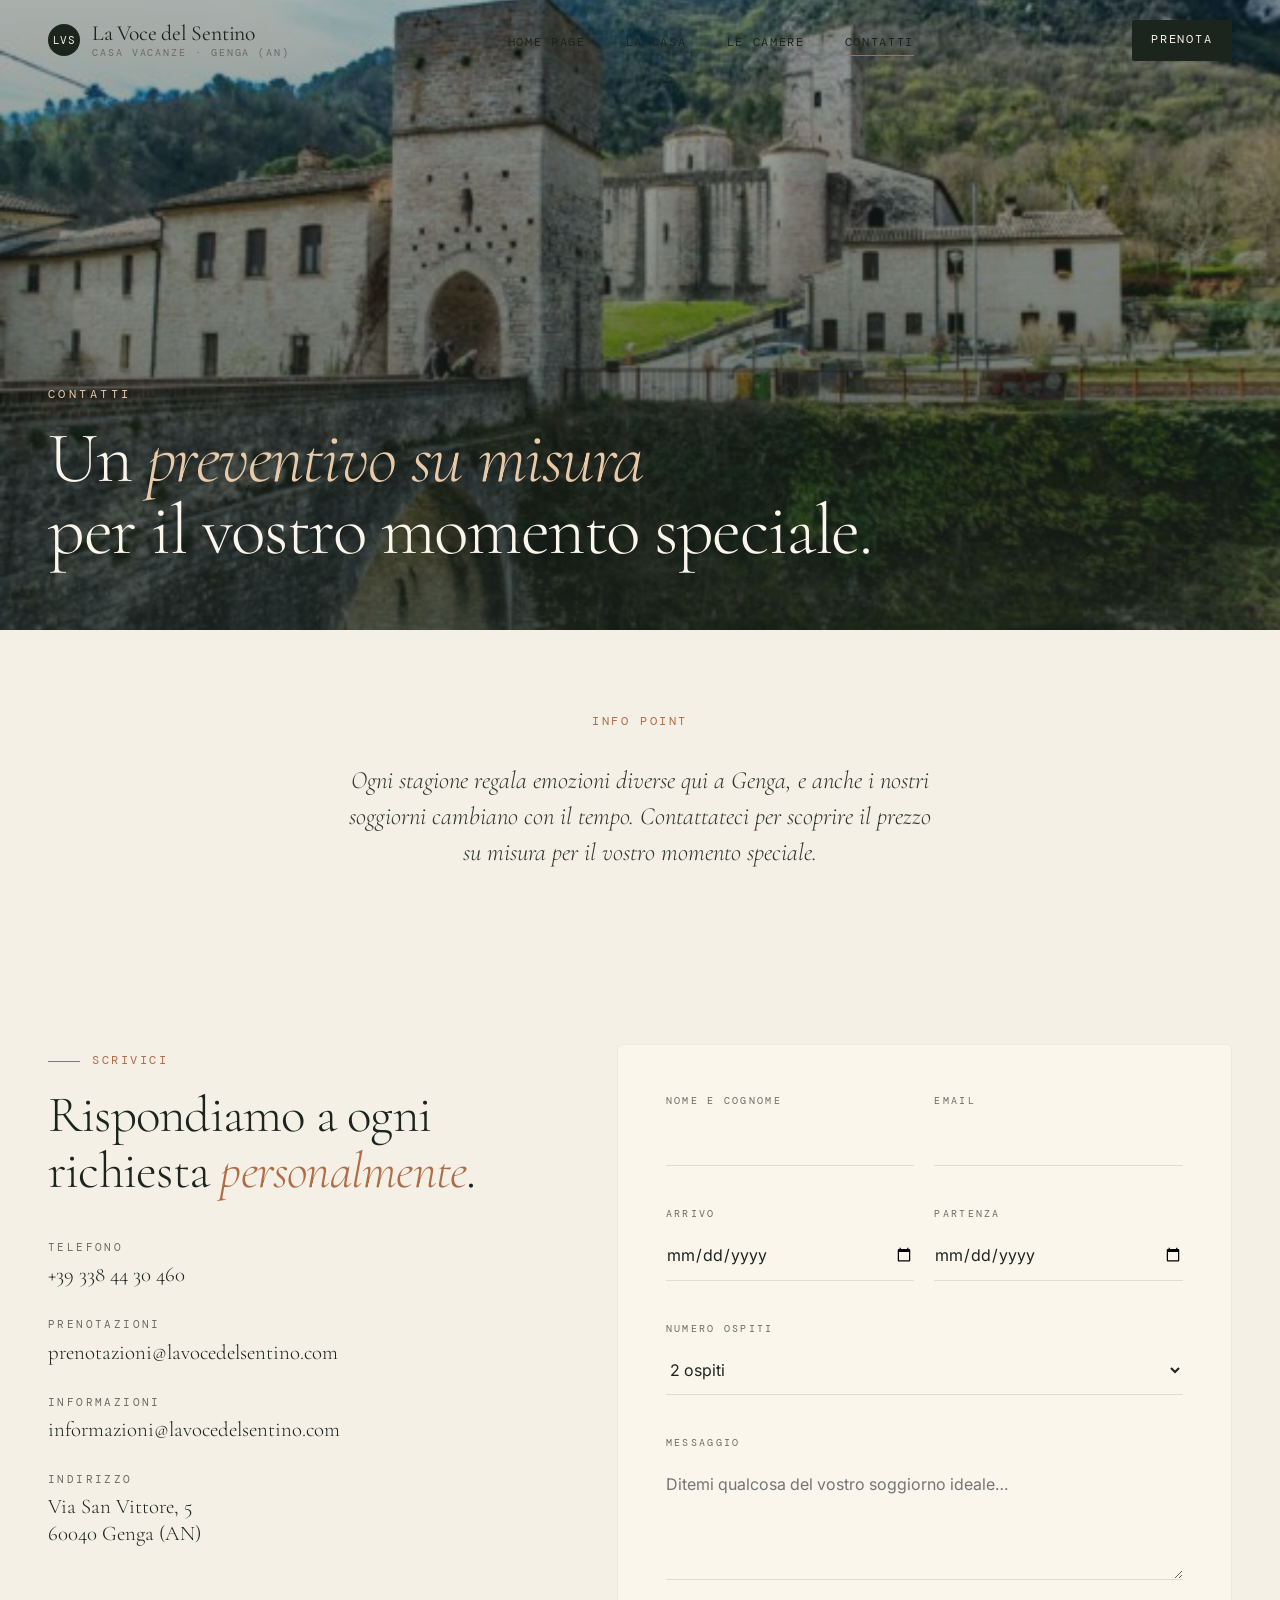
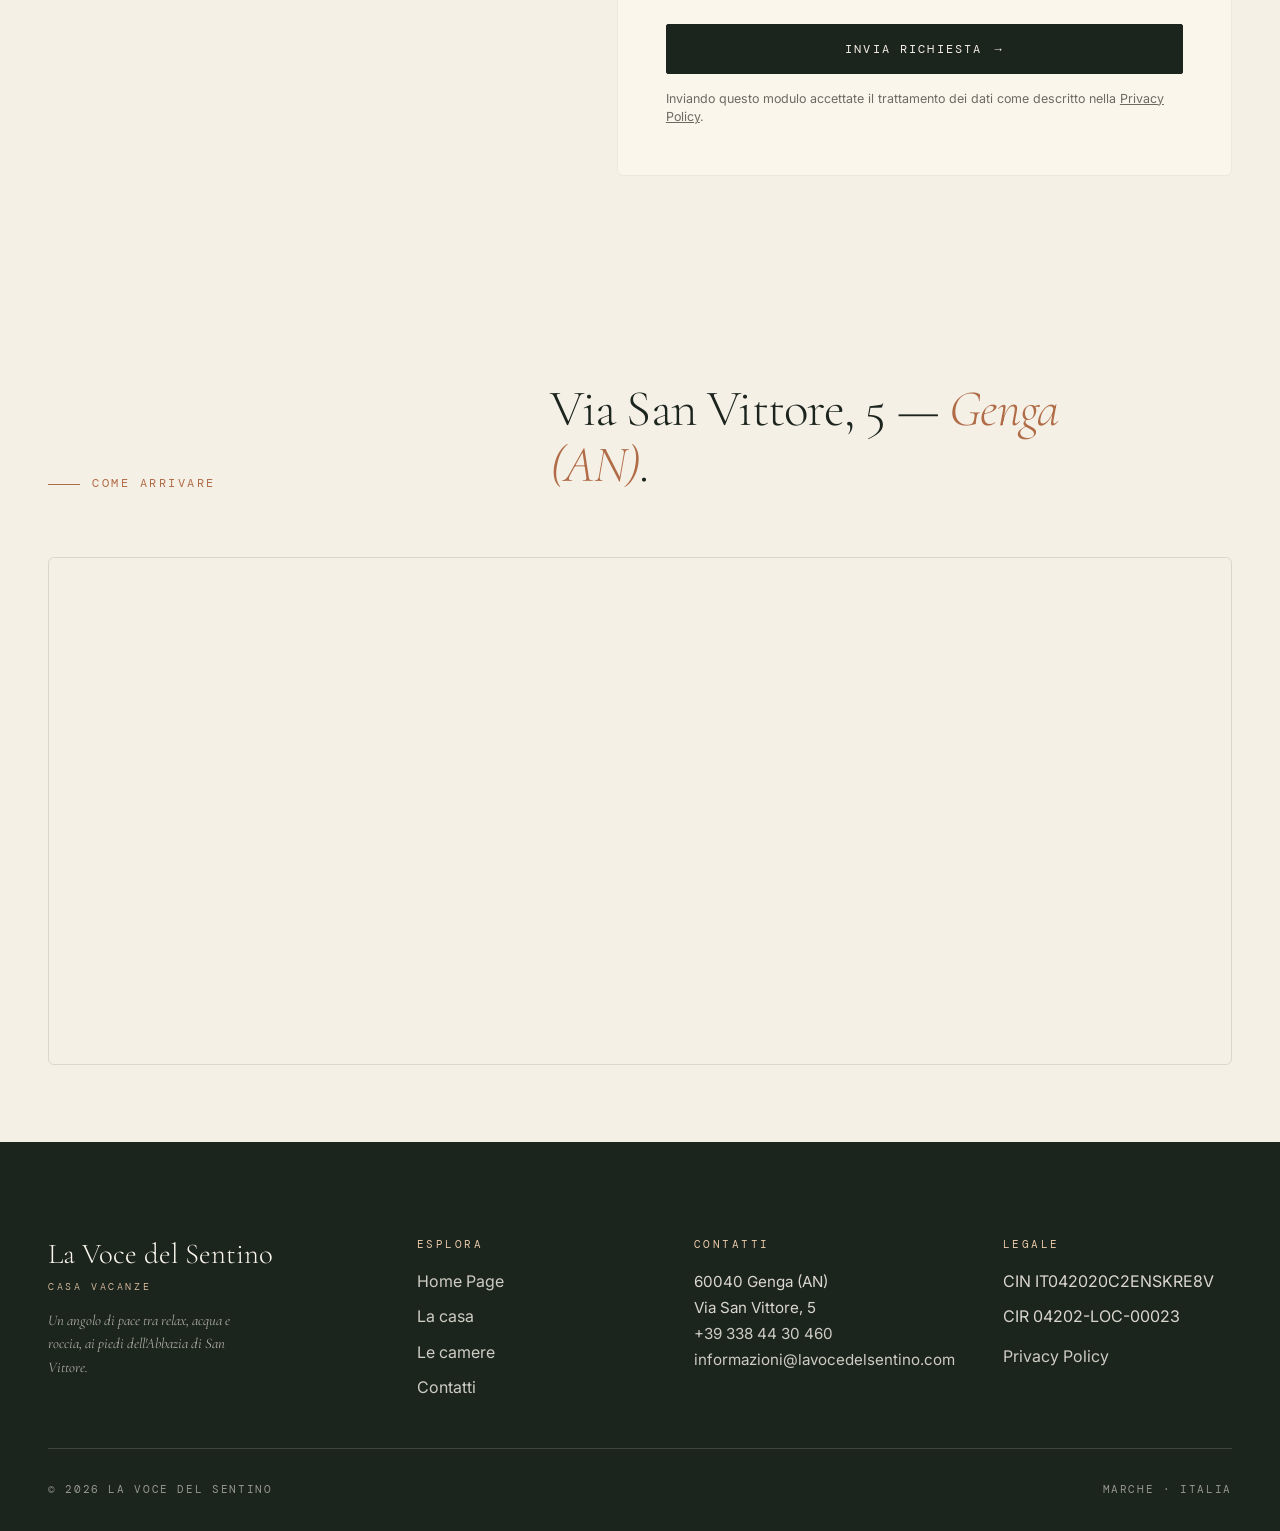
==== contatti.html @ 56e4af47 "Initial commit: La Voce del Sentino static site" ====
<!DOCTYPE html>
<html lang="it">
<head>
  <meta charset="UTF-8" />
  <meta name="viewport" content="width=device-width, initial-scale=1.0" />
  <title>Contatti — La Voce del Sentino</title>
  <meta name="description" content="Scrivici per ricevere un preventivo su misura. Casa vacanze La Voce del Sentino, Genga (AN)." />
  <meta name="theme-color" content="#1C241E" />
  <link rel="icon" type="image/png" href="images/LA-VOCE-DEL-SENTINO-2.png" />
  <link rel="preconnect" href="https://fonts.googleapis.com">
  <link rel="preconnect" href="https://fonts.gstatic.com" crossorigin>
  <link href="https://fonts.googleapis.com/css2?family=Cormorant+Garamond:ital,wght@0,300;0,400;0,500;1,300;1,400&family=DM+Mono:wght@400;500&family=Inter:wght@300;400;500;600&display=swap" rel="stylesheet">
  <link rel="stylesheet" href="css/style.css" />
</head>
<body>

  <header class="nav" role="banner">
    <div class="container nav__inner">
      <a href="index.html" class="nav__logo">
        <span class="nav__logo-mark">LVS</span>
        <span>La Voce del Sentino<small>Casa Vacanze · Genga (AN)</small></span>
      </a>
      <nav aria-label="Principale">
        <ul class="nav__links">
          <li><a href="index.html">Home Page</a></li>
          <li><a href="la-casa.html">La casa</a></li>
          <li><a href="le-camere.html">Le camere</a></li>
          <li><a href="contatti.html" class="is-active">Contatti</a></li>
        </ul>
      </nav>
      <a href="contatti.html" class="nav__cta">Prenota</a>
      <button class="nav__toggle" aria-label="Apri menu" aria-expanded="false">
        <span></span><span></span>
      </button>
    </div>
  </header>

  <!-- SUB HERO -->
  <section class="subhero">
    <div class="subhero__bg"><img src="images/147.jpg" alt="Il ponte romanico di San Vittore al tramonto" /></div>
    <div class="container subhero__inner">
      <span class="subhero__tag reveal">Contatti</span>
      <h1 class="subhero__title reveal" data-delay="1">Un <em>preventivo su misura</em><br/>per il vostro momento speciale.</h1>
    </div>
  </section>

  <!-- INTRO -->
  <section class="section section--tight">
    <div class="container">
      <div class="section-head section-head--stack">
        <span class="eyebrow center reveal">Info Point</span>
        <p class="lead reveal" data-delay="1" style="margin-top:1rem;">Ogni stagione regala emozioni diverse qui a Genga, e anche i nostri soggiorni cambiano con il tempo. Contattateci per scoprire il prezzo su misura per il vostro momento speciale.</p>
      </div>
    </div>
  </section>

  <!-- CONTACT + FORM -->
  <section class="section" style="padding-top:2rem;">
    <div class="container">
      <div class="contact">
        <div class="contact__side reveal">
          <span class="eyebrow">Scrivici</span>
          <h2 class="h-section" style="margin-top:1rem;">Rispondiamo a ogni<br/>richiesta <em>personalmente</em>.</h2>

          <div class="contact__info">
            <div>
              <span class="label">Telefono</span>
              <div class="value"><a href="tel:+393384430460">+39 338 44 30 460</a></div>
            </div>
            <div>
              <span class="label">Prenotazioni</span>
              <div class="value"><a href="mailto:prenotazioni@lavocedelsentino.com">prenotazioni@lavocedelsentino.com</a></div>
            </div>
            <div>
              <span class="label">Informazioni</span>
              <div class="value"><a href="mailto:informazioni@lavocedelsentino.com">informazioni@lavocedelsentino.com</a></div>
            </div>
            <div>
              <span class="label">Indirizzo</span>
              <div class="value">Via San Vittore, 5<br/>60040 Genga (AN)</div>
            </div>
          </div>
        </div>

        <form class="form reveal" data-delay="1" data-contact-form aria-label="Modulo di richiesta informazioni">
          <div class="form__row">
            <div class="form__field">
              <label class="form__label" for="name">Nome e cognome</label>
              <input class="form__input" id="name" name="name" type="text" required autocomplete="name" />
            </div>
            <div class="form__field">
              <label class="form__label" for="email">Email</label>
              <input class="form__input" id="email" name="email" type="email" required autocomplete="email" />
            </div>
            <div class="form__field">
              <label class="form__label" for="arrival">Arrivo</label>
              <input class="form__input" id="arrival" name="arrival" type="date" />
            </div>
            <div class="form__field">
              <label class="form__label" for="departure">Partenza</label>
              <input class="form__input" id="departure" name="departure" type="date" />
            </div>
            <div class="form__field form__field--full">
              <label class="form__label" for="guests">Numero ospiti</label>
              <select class="form__select" id="guests" name="guests">
                <option value="1">1 ospite</option>
                <option value="2" selected>2 ospiti</option>
                <option value="3">3 ospiti</option>
                <option value="4">4 ospiti</option>
              </select>
            </div>
            <div class="form__field form__field--full">
              <label class="form__label" for="message">Messaggio</label>
              <textarea class="form__textarea" id="message" name="message" rows="4" placeholder="Ditemi qualcosa del vostro soggiorno ideale…"></textarea>
            </div>
          </div>
          <button type="submit" class="btn btn--primary form__submit">Invia richiesta <span class="arrow">→</span></button>
          <p class="form__note">Inviando questo modulo accettate il trattamento dei dati come descritto nella <a href="privacy.html">Privacy Policy</a>.</p>
        </form>
      </div>
    </div>
  </section>

  <!-- MAP -->
  <section class="section section--tight">
    <div class="container">
      <div class="section-head">
        <div class="reveal"><span class="eyebrow">Come arrivare</span></div>
        <div class="section-head__right reveal" data-delay="1">
          <h2 class="h-section">Via San Vittore, 5 — <em>Genga (AN)</em>.</h2>
        </div>
      </div>
      <div class="map-wrap reveal">
        <iframe
          title="Mappa — La Voce del Sentino"
          src="https://www.google.com/maps?q=Via+San+Vittore+5+Genga+AN&output=embed"
          loading="lazy"
          referrerpolicy="no-referrer-when-downgrade"
          allowfullscreen></iframe>
      </div>
    </div>
  </section>

  <!-- FOOTER -->
  <footer class="footer" role="contentinfo">
    <div class="container">
      <div class="footer__top">
        <div>
          <p class="footer__brand">La Voce del Sentino<small>Casa Vacanze</small></p>
          <p class="footer__tagline">Un angolo di pace tra relax, acqua e roccia, ai piedi dell'Abbazia di San Vittore.</p>
        </div>
        <div>
          <h4>Esplora</h4>
          <ul>
            <li><a href="index.html">Home Page</a></li>
            <li><a href="la-casa.html">La casa</a></li>
            <li><a href="le-camere.html">Le camere</a></li>
            <li><a href="contatti.html">Contatti</a></li>
          </ul>
        </div>
        <div>
          <h4>Contatti</h4>
          <address>
            60040 Genga (AN)<br/>
            Via San Vittore, 5<br/>
            <a href="tel:+393384430460">+39 338 44 30 460</a><br/>
            <a href="mailto:informazioni@lavocedelsentino.com">informazioni@lavocedelsentino.com</a>
          </address>
        </div>
        <div>
          <h4>Legale</h4>
          <ul>
            <li>CIN IT042020C2ENSKRE8V</li>
            <li>CIR 04202-LOC-00023</li>
            <li style="margin-top:0.9rem;"><a href="privacy.html">Privacy Policy</a></li>
          </ul>
        </div>
      </div>
      <div class="footer__bottom">
        <span>© <span data-year></span> La Voce del Sentino</span>
        <span>Marche · Italia</span>
      </div>
    </div>
  </footer>

  <script src="js/main.js" defer></script>
</body>
</html>
---- css/style.css ----
/* =========================================================
   La Voce del Sentino — Design System
   ========================================================= */

:root {
  /* Palette — inspired by limestone, river water, and Marche earth */
  --ivory: #F5F0E6;
  --cream: #FAF6EC;
  --stone: #CFC4B0;
  --stone-soft: #E6DFD0;
  --sage: #6A7860;
  --sage-deep: #4C5A47;
  --terracotta: #B06B47;
  --terracotta-deep: #8C4F30;
  --ink: #1C241E;
  --ink-soft: #2E362E;
  --muted: #6C6A62;
  --line: rgba(28, 36, 30, 0.12);
  --line-soft: rgba(28, 36, 30, 0.06);

  /* Typography */
  --serif: "Cormorant Garamond", "Cormorant", Georgia, "Times New Roman", serif;
  --sans: "Inter", -apple-system, BlinkMacSystemFont, "Segoe UI", Roboto, sans-serif;
  --mono: "DM Mono", "IBM Plex Mono", ui-monospace, monospace;

  /* Scale */
  --radius: 2px;
  --radius-lg: 6px;
  --shadow-sm: 0 1px 2px rgba(28, 36, 30, 0.06);
  --shadow-md: 0 20px 40px -20px rgba(28, 36, 30, 0.25);
  --shadow-lg: 0 40px 80px -30px rgba(28, 36, 30, 0.4);

  --container: 1280px;
  --gutter: clamp(1.25rem, 4vw, 3rem);
  --section-y: clamp(5rem, 10vw, 9rem);

  --ease: cubic-bezier(0.22, 1, 0.36, 1);
}

/* ---------- Reset ---------- */
*, *::before, *::after { box-sizing: border-box; }
html { scroll-behavior: smooth; -webkit-font-smoothing: antialiased; -moz-osx-font-smoothing: grayscale; }
body {
  margin: 0;
  background: var(--ivory);
  color: var(--ink);
  font-family: var(--sans);
  font-weight: 400;
  line-height: 1.6;
  font-size: 16px;
  overflow-x: hidden;
}
img, picture, video { max-width: 100%; height: auto; display: block; }
a { color: inherit; text-decoration: none; transition: color 0.3s var(--ease); }
button { font-family: inherit; cursor: pointer; border: none; background: none; color: inherit; }
h1, h2, h3, h4, h5, h6 { margin: 0; font-family: var(--serif); font-weight: 400; letter-spacing: -0.01em; line-height: 1.1; }
p { margin: 0; }

/* ---------- Utility ---------- */
.container {
  width: 100%;
  max-width: var(--container);
  margin: 0 auto;
  padding: 0 var(--gutter);
}
.eyebrow {
  font-family: var(--mono);
  font-size: 0.72rem;
  font-weight: 400;
  letter-spacing: 0.22em;
  text-transform: uppercase;
  color: var(--terracotta);
  display: inline-flex;
  align-items: center;
  gap: 0.75rem;
}
.eyebrow::before {
  content: "";
  width: 2rem;
  height: 1px;
  background: var(--terracotta);
}
.eyebrow.center::before { display: none; }
.eyebrow.muted { color: var(--muted); }
.eyebrow.muted::before { background: var(--muted); }

.display {
  font-family: var(--serif);
  font-weight: 300;
  font-size: clamp(2.4rem, 6vw, 5rem);
  line-height: 1.02;
  letter-spacing: -0.02em;
}
.display em { font-style: italic; font-weight: 400; color: var(--terracotta); }

.h-section {
  font-family: var(--serif);
  font-weight: 300;
  font-size: clamp(1.9rem, 4vw, 3.2rem);
  line-height: 1.1;
  letter-spacing: -0.015em;
}
.h-section em { font-style: italic; color: var(--terracotta); }

.lead {
  font-family: var(--serif);
  font-weight: 300;
  font-size: clamp(1.25rem, 2vw, 1.55rem);
  line-height: 1.45;
  color: var(--ink-soft);
  font-style: italic;
}

.body-text {
  font-size: 1.02rem;
  line-height: 1.75;
  color: var(--ink-soft);
}
.body-text + .body-text { margin-top: 1.1rem; }

/* ---------- Button ---------- */
.btn {
  display: inline-flex;
  align-items: center;
  gap: 0.75rem;
  padding: 1rem 1.75rem;
  font-family: var(--mono);
  font-size: 0.75rem;
  font-weight: 400;
  letter-spacing: 0.18em;
  text-transform: uppercase;
  border: 1px solid var(--ink);
  color: var(--ink);
  background: transparent;
  border-radius: var(--radius);
  transition: all 0.4s var(--ease);
  position: relative;
  overflow: hidden;
}
.btn:hover { background: var(--ink); color: var(--ivory); transform: translateY(-1px); }
.btn--primary { background: var(--ink); color: var(--ivory); }
.btn--primary:hover { background: var(--terracotta-deep); border-color: var(--terracotta-deep); color: var(--cream); }
.btn--light { border-color: var(--cream); color: var(--cream); }
.btn--light:hover { background: var(--cream); color: var(--ink); }
.btn .arrow { transition: transform 0.4s var(--ease); }
.btn:hover .arrow { transform: translateX(4px); }

/* ---------- Navigation ---------- */
.nav {
  position: fixed;
  top: 0; left: 0; right: 0;
  z-index: 100;
  padding: 1.25rem 0;
  transition: all 0.4s var(--ease);
  background: transparent;
}
.nav.is-scrolled {
  background: rgba(245, 240, 230, 0.85);
  backdrop-filter: saturate(180%) blur(20px);
  -webkit-backdrop-filter: saturate(180%) blur(20px);
  border-bottom: 1px solid var(--line-soft);
  padding: 0.9rem 0;
}
.nav__inner {
  display: flex;
  align-items: center;
  justify-content: space-between;
  gap: 2rem;
}
.nav__logo {
  font-family: var(--serif);
  font-size: 1.35rem;
  font-weight: 400;
  letter-spacing: -0.01em;
  color: var(--ink);
  display: flex;
  align-items: center;
  gap: 0.75rem;
}
.nav__logo-mark {
  width: 32px; height: 32px;
  border-radius: 50%;
  background: var(--ink);
  color: var(--ivory);
  display: grid;
  place-items: center;
  font-size: 0.7rem;
  letter-spacing: 0.05em;
  font-family: var(--mono);
}
.nav__logo span { line-height: 1; }
.nav__logo small {
  display: block;
  font-family: var(--mono);
  font-size: 0.6rem;
  letter-spacing: 0.2em;
  text-transform: uppercase;
  color: var(--muted);
  margin-top: 3px;
}
.nav__links {
  display: flex;
  gap: 2.5rem;
  list-style: none;
  margin: 0;
  padding: 0;
  align-items: center;
}
.nav__links a {
  font-family: var(--mono);
  font-size: 0.75rem;
  letter-spacing: 0.14em;
  text-transform: uppercase;
  color: var(--ink);
  position: relative;
  padding: 0.25rem 0;
}
.nav__links a::after {
  content: "";
  position: absolute;
  left: 0; bottom: -2px;
  width: 0; height: 1px;
  background: var(--terracotta);
  transition: width 0.4s var(--ease);
}
.nav__links a:hover::after,
.nav__links a.is-active::after { width: 100%; }
.nav__cta {
  font-family: var(--mono);
  font-size: 0.72rem;
  letter-spacing: 0.16em;
  text-transform: uppercase;
  padding: 0.7rem 1.2rem;
  background: var(--ink);
  color: var(--ivory);
  border-radius: var(--radius);
  transition: all 0.3s var(--ease);
}
.nav__cta:hover { background: var(--terracotta-deep); }
.nav__toggle {
  display: none;
  width: 32px; height: 32px;
  position: relative;
}
.nav__toggle span {
  position: absolute;
  left: 4px; right: 4px;
  height: 1px;
  background: var(--ink);
  transition: all 0.3s var(--ease);
}
.nav__toggle span:nth-child(1) { top: 12px; }
.nav__toggle span:nth-child(2) { top: 20px; }
.nav.is-open .nav__toggle span:nth-child(1) { top: 16px; transform: rotate(45deg); }
.nav.is-open .nav__toggle span:nth-child(2) { top: 16px; transform: rotate(-45deg); }

/* ---------- Hero ---------- */
.hero {
  position: relative;
  min-height: 100vh;
  min-height: 100svh;
  display: flex;
  align-items: flex-end;
  padding: 8rem 0 4rem;
  overflow: hidden;
  color: var(--cream);
}
.hero__bg {
  position: absolute;
  inset: 0;
  overflow: hidden;
  z-index: 0;
}
.hero__bg img {
  width: 100%; height: 100%;
  object-fit: cover;
  animation: ken 18s ease-out infinite alternate;
}
@keyframes ken {
  from { transform: scale(1.05) translate(0, 0); }
  to   { transform: scale(1.12) translate(-1%, -2%); }
}
.hero__bg::after {
  content: "";
  position: absolute;
  inset: 0;
  background: linear-gradient(180deg, rgba(28,36,30,0.45) 0%, rgba(28,36,30,0.15) 35%, rgba(28,36,30,0.75) 100%);
}
.hero__inner { position: relative; z-index: 2; width: 100%; }
.hero__grid {
  display: grid;
  grid-template-columns: 1fr auto;
  gap: 3rem;
  align-items: end;
}
.hero__headline .display { color: var(--cream); }
.hero__headline .display em { color: #E8C9A8; }
.hero__tag {
  display: inline-block;
  font-family: var(--mono);
  font-size: 0.72rem;
  letter-spacing: 0.3em;
  text-transform: uppercase;
  color: var(--cream);
  opacity: 0.85;
  margin-bottom: 1.75rem;
  padding-bottom: 1rem;
  border-bottom: 1px solid rgba(250, 246, 236, 0.3);
}
.hero__meta {
  display: flex;
  flex-direction: column;
  gap: 1.25rem;
  text-align: right;
  font-family: var(--mono);
  font-size: 0.72rem;
  letter-spacing: 0.16em;
  text-transform: uppercase;
  opacity: 0.9;
}
.hero__meta strong {
  display: block;
  font-family: var(--serif);
  font-size: 1.5rem;
  font-weight: 300;
  letter-spacing: 0;
  text-transform: none;
  margin-top: 0.35rem;
}
.hero__scroll {
  position: absolute;
  left: 50%;
  bottom: 2rem;
  transform: translateX(-50%);
  display: flex;
  flex-direction: column;
  align-items: center;
  gap: 0.75rem;
  font-family: var(--mono);
  font-size: 0.65rem;
  letter-spacing: 0.3em;
  text-transform: uppercase;
  color: var(--cream);
  opacity: 0.8;
  z-index: 3;
}
.hero__scroll-line {
  width: 1px;
  height: 60px;
  background: var(--cream);
  position: relative;
  overflow: hidden;
}
.hero__scroll-line::after {
  content: "";
  position: absolute;
  top: 0; left: 0; right: 0;
  height: 30%;
  background: var(--terracotta);
  animation: scroll-dot 2.4s var(--ease) infinite;
}
@keyframes scroll-dot {
  0%   { transform: translateY(-100%); }
  100% { transform: translateY(300%); }
}

/* ---------- Marquee ---------- */
.marquee {
  background: var(--ink);
  color: var(--cream);
  padding: 1.25rem 0;
  overflow: hidden;
  border-top: 1px solid rgba(250,246,236,0.1);
  border-bottom: 1px solid rgba(250,246,236,0.1);
}
.marquee__track {
  display: flex;
  gap: 3rem;
  white-space: nowrap;
  animation: marquee 40s linear infinite;
  font-family: var(--mono);
  font-size: 0.8rem;
  letter-spacing: 0.25em;
  text-transform: uppercase;
}
.marquee__track span { display: inline-flex; align-items: center; gap: 3rem; }
.marquee__track span::after {
  content: "✦";
  color: var(--terracotta);
}
@keyframes marquee {
  from { transform: translateX(0); }
  to   { transform: translateX(-50%); }
}

/* ---------- Sections ---------- */
.section {
  padding: var(--section-y) 0;
  position: relative;
}
.section--tight { padding: calc(var(--section-y) * 0.6) 0; }
.section--dark {
  background: var(--ink);
  color: var(--cream);
}
.section--dark .body-text { color: rgba(250,246,236,0.8); }
.section--dark .lead { color: rgba(250,246,236,0.9); }
.section--dark .eyebrow { color: #E8C9A8; }
.section--dark .eyebrow::before { background: #E8C9A8; }
.section--stone { background: var(--cream); }

.section-head {
  display: grid;
  grid-template-columns: 1fr 1.5fr;
  gap: 3rem;
  margin-bottom: 4rem;
  align-items: end;
}
.section-head__right { max-width: 52ch; }
.section-head--stack { display: block; text-align: center; max-width: 60ch; margin-inline: auto; }
.section-head--stack .eyebrow { margin-bottom: 1rem; }

/* ---------- Welcome split ---------- */
.split {
  display: grid;
  grid-template-columns: 1.05fr 1fr;
  gap: clamp(2rem, 6vw, 5.5rem);
  align-items: center;
}
.split--reverse { direction: rtl; }
.split--reverse > * { direction: ltr; }
.split__media {
  position: relative;
  aspect-ratio: 4/5;
  overflow: hidden;
  border-radius: var(--radius-lg);
}
.split__media img {
  width: 100%; height: 100%;
  object-fit: cover;
  transition: transform 1.4s var(--ease);
}
.split__media:hover img { transform: scale(1.04); }
.split__media::after {
  content: "";
  position: absolute;
  inset: 0;
  pointer-events: none;
  box-shadow: inset 0 0 80px rgba(28,36,30,0.15);
}
.split__caption {
  position: absolute;
  left: 1.5rem; bottom: 1.5rem;
  padding: 0.6rem 0.9rem;
  background: rgba(250,246,236,0.9);
  backdrop-filter: blur(8px);
  font-family: var(--mono);
  font-size: 0.65rem;
  letter-spacing: 0.2em;
  text-transform: uppercase;
  color: var(--ink);
  border-radius: var(--radius);
}
.split__content .h-section { margin-bottom: 2rem; }

/* ---------- Feature pull ---------- */
.pull {
  padding: var(--section-y) 0;
  text-align: center;
}
.pull .container > .pull__quote { max-width: 28ch; margin: 0 auto; }
.pull__quote {
  font-family: var(--serif);
  font-style: italic;
  font-weight: 300;
  font-size: clamp(1.8rem, 4vw, 3rem);
  line-height: 1.15;
  color: var(--ink);
}
.pull__quote span { color: var(--terracotta); }

/* ---------- Legend (dark) ---------- */
.legend {
  position: relative;
  overflow: hidden;
}
.legend__bg {
  position: absolute;
  inset: 0;
  z-index: 0;
  opacity: 0.25;
}
.legend__bg img {
  width: 100%; height: 100%; object-fit: cover;
  filter: grayscale(0.3) contrast(1.05);
}
.legend__bg::after {
  content: "";
  position: absolute;
  inset: 0;
  background: linear-gradient(180deg, rgba(28,36,30,0.85), rgba(28,36,30,0.95));
}
.legend .container { position: relative; z-index: 1; }
.legend__inner {
  max-width: 780px;
  margin: 0 auto;
  text-align: center;
}
.legend__quote {
  font-family: var(--serif);
  font-weight: 300;
  font-size: clamp(1.35rem, 2.3vw, 1.8rem);
  line-height: 1.55;
  color: rgba(250,246,236,0.95);
  font-style: italic;
}
.legend__quote + .legend__quote { margin-top: 1.5rem; }
.legend__quote span { color: #E8C9A8; }

/* ---------- Attractions cards ---------- */
.cards {
  display: grid;
  grid-template-columns: repeat(auto-fit, minmax(260px, 1fr));
  gap: 1.25rem;
}
.card {
  position: relative;
  aspect-ratio: 4/5;
  overflow: hidden;
  border-radius: var(--radius-lg);
  color: var(--cream);
  isolation: isolate;
}
.card img {
  position: absolute;
  inset: 0;
  width: 100%; height: 100%;
  object-fit: cover;
  transition: transform 1s var(--ease);
  z-index: 0;
}
.card::after {
  content: "";
  position: absolute;
  inset: 0;
  background: linear-gradient(180deg, rgba(28,36,30,0.1) 30%, rgba(28,36,30,0.9) 100%);
  z-index: 1;
}
.card__body {
  position: relative;
  z-index: 2;
  height: 100%;
  display: flex;
  flex-direction: column;
  justify-content: flex-end;
  padding: 1.5rem;
}
.card__meta {
  font-family: var(--mono);
  font-size: 0.66rem;
  letter-spacing: 0.22em;
  text-transform: uppercase;
  color: #E8C9A8;
  margin-bottom: 0.5rem;
}
.card__title {
  font-family: var(--serif);
  font-weight: 300;
  font-size: 1.5rem;
  line-height: 1.15;
}
.card:hover img { transform: scale(1.08); }

/* ---------- Gallery ---------- */
.gallery {
  display: grid;
  grid-template-columns: repeat(12, 1fr);
  gap: 1rem;
}
.gallery__item {
  overflow: hidden;
  border-radius: var(--radius-lg);
  position: relative;
}
.gallery__item img {
  width: 100%; height: 100%;
  object-fit: cover;
  transition: transform 1s var(--ease);
}
.gallery__item:hover img { transform: scale(1.05); }
.gallery__item--a { grid-column: span 7; aspect-ratio: 4/3; }
.gallery__item--b { grid-column: span 5; aspect-ratio: 4/4.5; }
.gallery__item--c { grid-column: span 4; aspect-ratio: 1/1; }
.gallery__item--d { grid-column: span 8; aspect-ratio: 16/9; }
.gallery__item--e { grid-column: span 6; aspect-ratio: 3/2; }
.gallery__item--f { grid-column: span 6; aspect-ratio: 3/2; }

/* ---------- Feature list ---------- */
.features {
  display: grid;
  grid-template-columns: repeat(auto-fit, minmax(220px, 1fr));
  gap: 2rem;
  border-top: 1px solid var(--line);
  padding-top: 3rem;
  margin-top: 4rem;
}
.feature__num {
  font-family: var(--mono);
  font-size: 0.72rem;
  letter-spacing: 0.2em;
  color: var(--terracotta);
  margin-bottom: 0.75rem;
}
.feature__title {
  font-family: var(--serif);
  font-size: 1.5rem;
  font-weight: 300;
  margin-bottom: 0.75rem;
}
.feature__text {
  font-size: 0.95rem;
  color: var(--muted);
  line-height: 1.6;
}

/* ---------- Info strip ---------- */
.info-strip {
  display: grid;
  grid-template-columns: repeat(auto-fit, minmax(220px, 1fr));
  gap: 2rem;
  padding: 3rem 0;
  border-top: 1px solid var(--line);
  border-bottom: 1px solid var(--line);
}
.info-strip__item .label {
  font-family: var(--mono);
  font-size: 0.68rem;
  letter-spacing: 0.22em;
  text-transform: uppercase;
  color: var(--muted);
  margin-bottom: 0.5rem;
  display: block;
}
.info-strip__item .value {
  font-family: var(--serif);
  font-size: 1.4rem;
  line-height: 1.3;
  font-weight: 300;
}
.info-strip__item .value a:hover { color: var(--terracotta); }

/* ---------- Contact Form ---------- */
.contact {
  display: grid;
  grid-template-columns: 1fr 1.25fr;
  gap: clamp(2rem, 6vw, 5rem);
}
.contact__side h2 { margin-bottom: 1.5rem; }
.contact__info { margin-top: 2.5rem; }
.contact__info > * + * { margin-top: 1.75rem; }
.contact__info .label {
  font-family: var(--mono);
  font-size: 0.68rem;
  letter-spacing: 0.22em;
  text-transform: uppercase;
  color: var(--muted);
  display: block;
  margin-bottom: 0.3rem;
}
.contact__info .value {
  font-family: var(--serif);
  font-size: 1.3rem;
  font-weight: 300;
  line-height: 1.3;
}
.contact__info .value a:hover { color: var(--terracotta); }

.form {
  background: var(--cream);
  padding: clamp(2rem, 4vw, 3rem);
  border-radius: var(--radius-lg);
  border: 1px solid var(--line-soft);
}
.form__row { display: grid; grid-template-columns: 1fr 1fr; gap: 1.25rem; }
.form__field {
  position: relative;
  margin-bottom: 1.25rem;
}
.form__field--full { grid-column: 1 / -1; }
.form__label {
  font-family: var(--mono);
  font-size: 0.65rem;
  letter-spacing: 0.22em;
  text-transform: uppercase;
  color: var(--muted);
  display: block;
  margin-bottom: 0.5rem;
}
.form__input,
.form__select,
.form__textarea {
  width: 100%;
  padding: 0.85rem 0;
  border: none;
  border-bottom: 1px solid var(--line);
  background: transparent;
  font-family: var(--sans);
  font-size: 1rem;
  color: var(--ink);
  transition: border-color 0.3s var(--ease);
  border-radius: 0;
}
.form__input:focus,
.form__select:focus,
.form__textarea:focus {
  outline: none;
  border-bottom-color: var(--terracotta);
}
.form__textarea { resize: vertical; min-height: 120px; }
.form__submit { margin-top: 1rem; width: 100%; justify-content: center; }
.form__note {
  margin-top: 1rem;
  font-size: 0.78rem;
  color: var(--muted);
  line-height: 1.5;
}
.form__note a { text-decoration: underline; }

/* ---------- Map ---------- */
.map-wrap {
  position: relative;
  aspect-ratio: 21/9;
  border-radius: var(--radius-lg);
  overflow: hidden;
  border: 1px solid var(--line);
}
.map-wrap iframe { width: 100%; height: 100%; border: 0; filter: grayscale(0.3) contrast(0.95); }

/* ---------- Footer ---------- */
.footer {
  background: var(--ink);
  color: rgba(250,246,236,0.85);
  padding: clamp(4rem, 8vw, 6rem) 0 2rem;
}
.footer__top {
  display: grid;
  grid-template-columns: 1.4fr 1fr 1fr 1fr;
  gap: 3rem;
  padding-bottom: 3rem;
  border-bottom: 1px solid rgba(250,246,236,0.15);
}
.footer__brand {
  font-family: var(--serif);
  font-size: 1.8rem;
  font-weight: 300;
  line-height: 1.1;
  color: var(--cream);
  margin-bottom: 1rem;
}
.footer__brand small {
  display: block;
  font-family: var(--mono);
  font-size: 0.65rem;
  letter-spacing: 0.25em;
  text-transform: uppercase;
  color: #E8C9A8;
  margin-top: 0.75rem;
}
.footer__tagline {
  font-size: 0.92rem;
  line-height: 1.6;
  max-width: 34ch;
  color: rgba(250,246,236,0.65);
  font-style: italic;
  font-family: var(--serif);
}
.footer h4 {
  font-family: var(--mono);
  font-size: 0.7rem;
  letter-spacing: 0.22em;
  text-transform: uppercase;
  color: #E8C9A8;
  margin-bottom: 1.2rem;
  font-weight: 400;
}
.footer ul { list-style: none; padding: 0; margin: 0; }
.footer li + li { margin-top: 0.6rem; }
.footer a { color: rgba(250,246,236,0.8); }
.footer a:hover { color: var(--cream); }
.footer address {
  font-style: normal;
  font-size: 0.95rem;
  line-height: 1.7;
}
.footer__bottom {
  display: flex;
  justify-content: space-between;
  align-items: center;
  padding-top: 2rem;
  gap: 2rem;
  flex-wrap: wrap;
  font-family: var(--mono);
  font-size: 0.68rem;
  letter-spacing: 0.15em;
  text-transform: uppercase;
  color: rgba(250,246,236,0.55);
}

/* ---------- Sub-hero (for inner pages) ---------- */
.subhero {
  position: relative;
  min-height: 70vh;
  display: flex;
  align-items: flex-end;
  padding: 9rem 0 4rem;
  overflow: hidden;
  color: var(--cream);
}
.subhero__bg {
  position: absolute;
  inset: 0;
  z-index: 0;
}
.subhero__bg img { width: 100%; height: 100%; object-fit: cover; }
.subhero__bg::after {
  content: "";
  position: absolute; inset: 0;
  background: linear-gradient(180deg, rgba(28,36,30,0.35) 0%, rgba(28,36,30,0.75) 100%);
}
.subhero__inner { position: relative; z-index: 1; }
.subhero__title {
  font-family: var(--serif);
  font-weight: 300;
  font-size: clamp(2.5rem, 6vw, 4.5rem);
  line-height: 1;
  color: var(--cream);
  letter-spacing: -0.02em;
  margin-top: 1rem;
}
.subhero__title em { font-style: italic; color: #E8C9A8; }
.subhero__tag {
  font-family: var(--mono);
  font-size: 0.72rem;
  letter-spacing: 0.3em;
  text-transform: uppercase;
  color: #E8C9A8;
}

/* ---------- Detail blocks (la casa attractions) ---------- */
.attractions {
  display: grid;
  grid-template-columns: repeat(2, 1fr);
  gap: 3rem 4rem;
}
.attraction {
  display: grid;
  grid-template-columns: 120px 1fr;
  gap: 1.5rem;
  align-items: start;
}
.attraction__img {
  aspect-ratio: 1/1;
  border-radius: var(--radius-lg);
  overflow: hidden;
}
.attraction__img img { width: 100%; height: 100%; object-fit: cover; }
.attraction__num {
  font-family: var(--mono);
  font-size: 0.7rem;
  letter-spacing: 0.2em;
  color: var(--terracotta);
  margin-bottom: 0.35rem;
}
.attraction__name {
  font-family: var(--serif);
  font-size: 1.35rem;
  line-height: 1.2;
  font-weight: 400;
  margin-bottom: 0.35rem;
}
.attraction__distance {
  font-family: var(--mono);
  font-size: 0.7rem;
  letter-spacing: 0.14em;
  text-transform: uppercase;
  color: var(--muted);
}

/* ---------- Room features ---------- */
.rooms-intro {
  display: grid;
  grid-template-columns: 1.2fr 1fr;
  gap: clamp(2rem, 6vw, 5rem);
  align-items: center;
}
.rooms-intro__media {
  aspect-ratio: 4/5;
  overflow: hidden;
  border-radius: var(--radius-lg);
}
.rooms-intro__media img { width: 100%; height: 100%; object-fit: cover; }

.amenities {
  list-style: none;
  margin: 2rem 0 0;
  padding: 0;
  display: grid;
  grid-template-columns: 1fr 1fr;
  gap: 0.75rem 2rem;
}
.amenities li {
  display: flex;
  align-items: center;
  gap: 0.75rem;
  padding: 0.6rem 0;
  border-bottom: 1px solid var(--line-soft);
  font-size: 0.95rem;
  color: var(--ink-soft);
}
.amenities li::before {
  content: "";
  width: 6px; height: 6px;
  background: var(--terracotta);
  border-radius: 50%;
  flex: none;
}

/* ---------- Legal content ---------- */
.legal {
  max-width: 760px;
  margin: 0 auto;
}
.legal h2 {
  font-size: 1.6rem;
  margin: 2.5rem 0 0.75rem;
  color: var(--ink);
}
.legal h3 {
  font-size: 1.15rem;
  font-weight: 400;
  margin: 1.75rem 0 0.5rem;
  color: var(--ink);
  font-family: var(--sans);
  letter-spacing: 0.02em;
}
.legal p { margin-bottom: 1rem; color: var(--ink-soft); font-size: 0.98rem; line-height: 1.7; }
.legal ul { color: var(--ink-soft); padding-left: 1.2rem; margin-bottom: 1rem; }
.legal li { margin-bottom: 0.5rem; line-height: 1.65; }

/* ---------- Reveal animation (progressive enhancement) ---------- */
.reveal { opacity: 1; transform: none; }
.js .reveal {
  opacity: 0;
  transform: translateY(24px);
  transition: opacity 0.9s var(--ease), transform 0.9s var(--ease);
}
.js .reveal.is-in { opacity: 1; transform: none; }
.reveal[data-delay="1"] { transition-delay: 0.1s; }
.reveal[data-delay="2"] { transition-delay: 0.2s; }
.reveal[data-delay="3"] { transition-delay: 0.3s; }
.reveal[data-delay="4"] { transition-delay: 0.4s; }

/* ---------- Responsive ---------- */
@media (max-width: 960px) {
  .section-head { grid-template-columns: 1fr; gap: 1.25rem; margin-bottom: 2.5rem; }
  .split { grid-template-columns: 1fr; gap: 2.5rem; }
  .split--reverse { direction: ltr; }
  .rooms-intro { grid-template-columns: 1fr; }
  .contact { grid-template-columns: 1fr; }
  .footer__top { grid-template-columns: 1fr 1fr; gap: 2rem; }
  .attractions { grid-template-columns: 1fr; gap: 2rem; }
  .hero__grid { grid-template-columns: 1fr; gap: 2rem; }
  .hero__meta { text-align: left; flex-direction: row; flex-wrap: wrap; gap: 1.5rem 2.5rem; }
  .gallery__item--a, .gallery__item--b, .gallery__item--c,
  .gallery__item--d, .gallery__item--e, .gallery__item--f { grid-column: span 12; aspect-ratio: 4/3; }
}

@media (max-width: 720px) {
  :root { --section-y: 4.5rem; }
  .nav__links { display: none; position: fixed; top: 70px; left: 0; right: 0; background: var(--ivory); flex-direction: column; padding: 2rem; gap: 1.5rem; border-top: 1px solid var(--line); text-align: center; box-shadow: var(--shadow-md); }
  .nav.is-open .nav__links { display: flex; }
  .nav__cta { display: none; }
  .nav__toggle { display: inline-block; }
  .form__row { grid-template-columns: 1fr; }
  .footer__top { grid-template-columns: 1fr; }
  .amenities { grid-template-columns: 1fr; }
  .attraction { grid-template-columns: 90px 1fr; gap: 1rem; }
  .hero { padding-top: 6rem; }
  .subhero { min-height: 55vh; }
  .footer__bottom { flex-direction: column; align-items: flex-start; gap: 1rem; }
}

/* ---------- Prefers reduced motion ---------- */
@media (prefers-reduced-motion: reduce) {
  *, *::before, *::after {
    animation-duration: 0.001s !important;
    animation-iteration-count: 1 !important;
    transition-duration: 0.001s !important;
  }
  .hero__bg img { animation: none; }
  .reveal { opacity: 1; transform: none; }
}
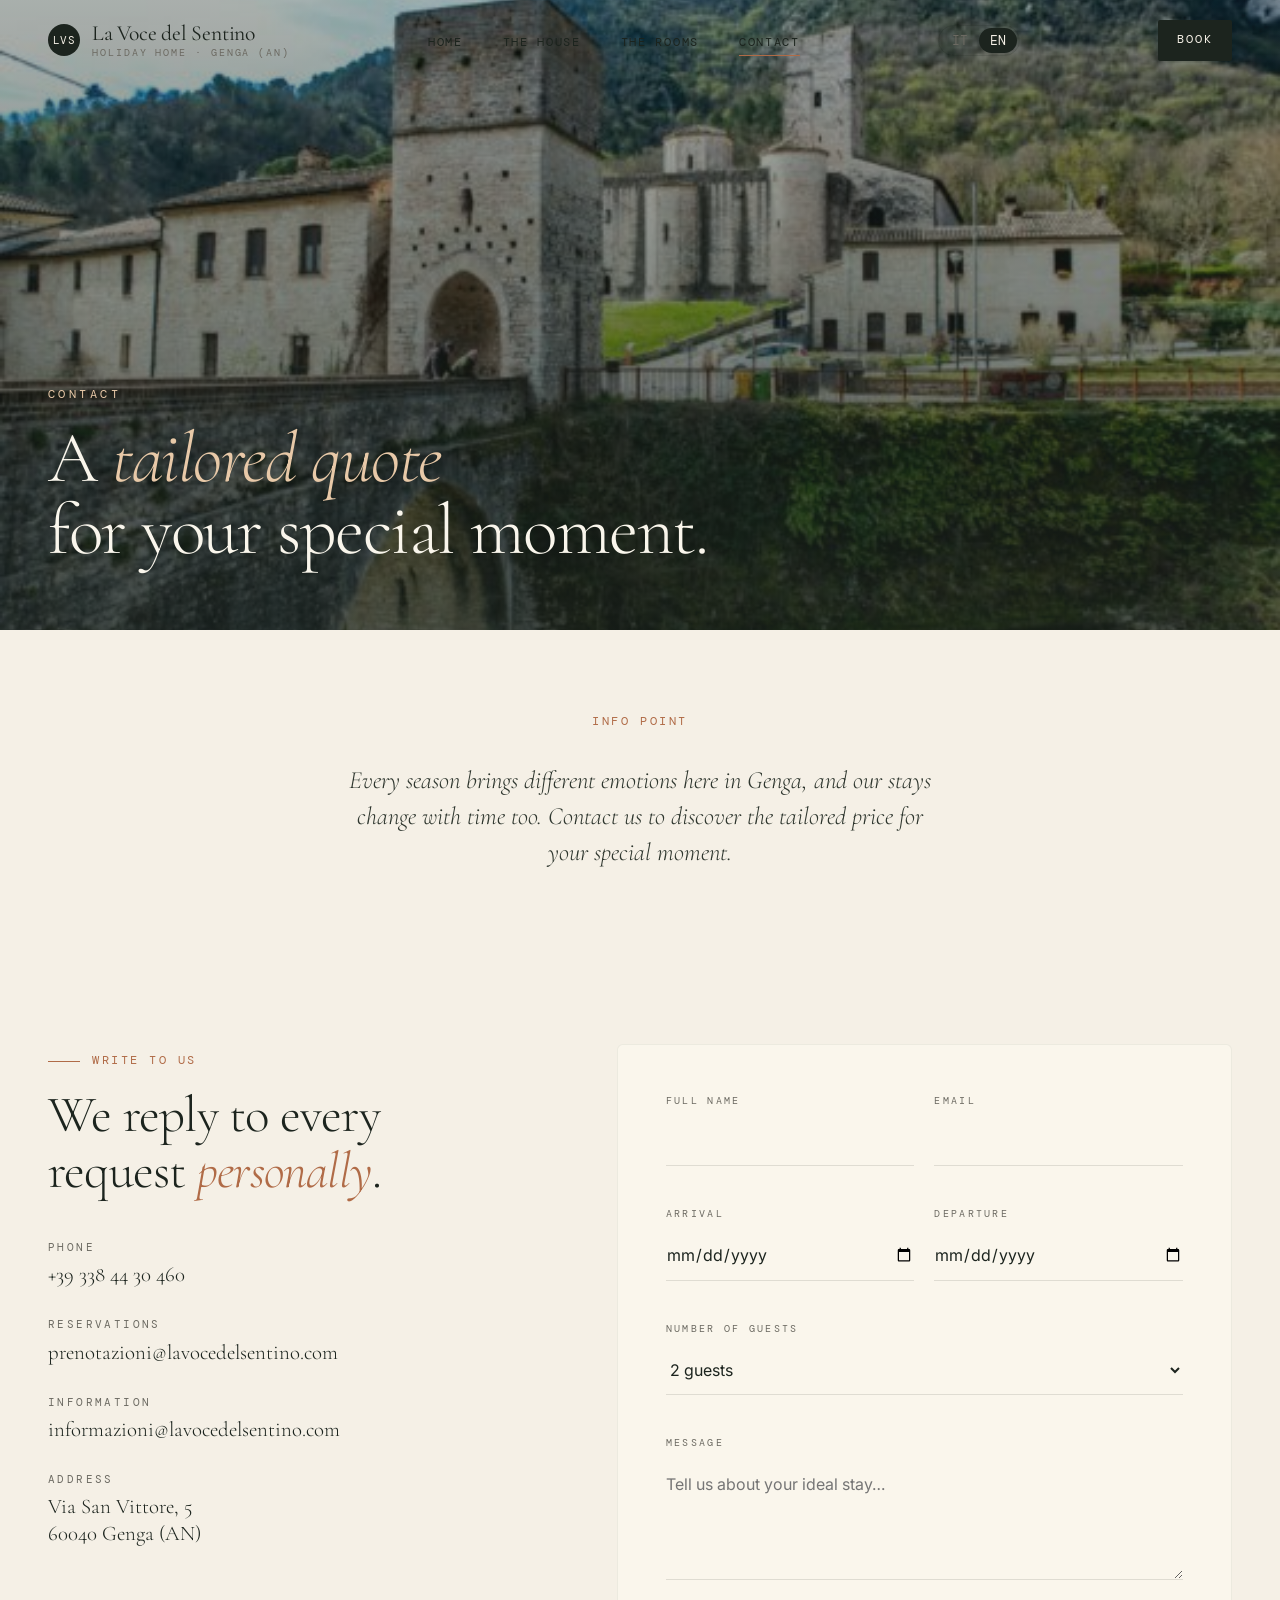
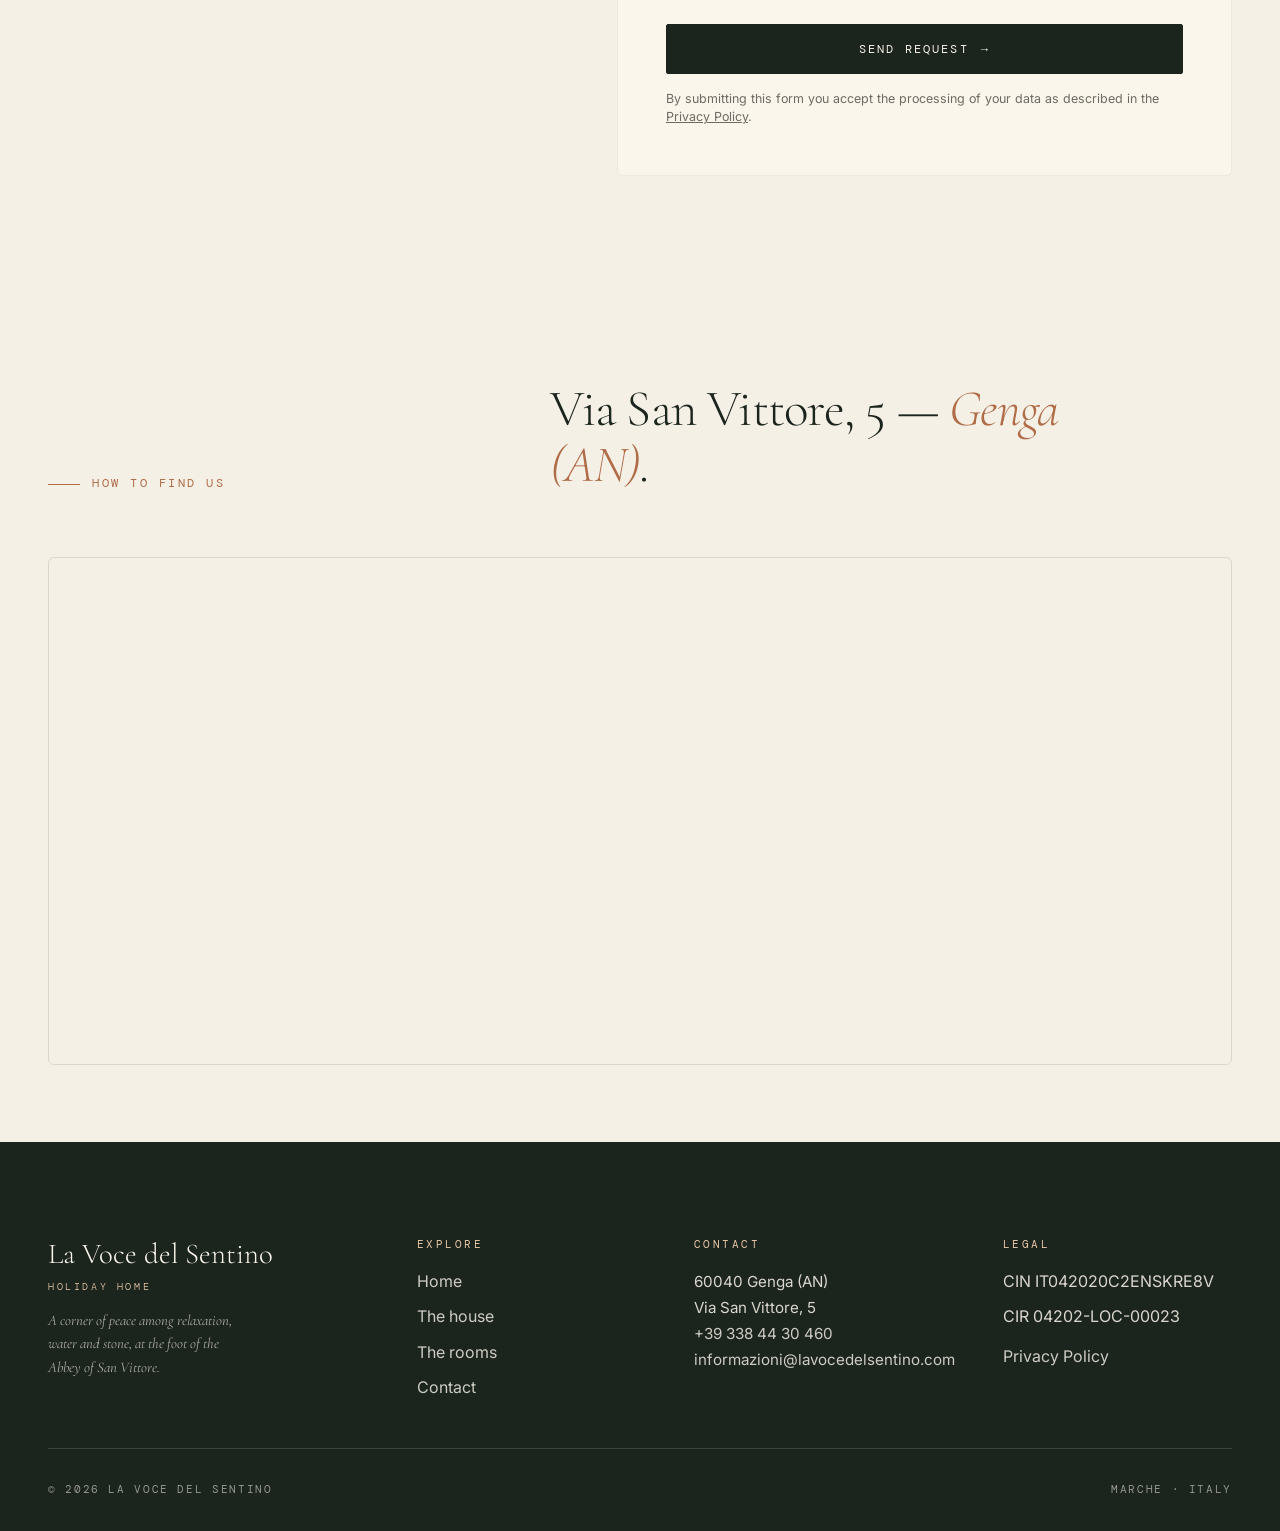
==== commit 67825d2f: "Add i18n (IT/EN) language switcher and translations" ====
--- a/contatti.html
+++ b/contatti.html
@@ -3,9 +3,14 @@
 <head>
   <meta charset="UTF-8" />
   <meta name="viewport" content="width=device-width, initial-scale=1.0" />
-  <title>Contatti — La Voce del Sentino</title>
-  <meta name="description" content="Scrivici per ricevere un preventivo su misura. Casa vacanze La Voce del Sentino, Genga (AN)." />
+  <script>
+    (function(){try{var s=['it','en'],l=localStorage.getItem('lvs-lang');if(!s.includes(l)){var n=(navigator.language||'it').slice(0,2).toLowerCase();l=s.includes(n)?n:'it';}if(l!=='it')document.documentElement.setAttribute('data-lang-pending',l);document.documentElement.lang=l;}catch(e){}})();
+  </script>
+  <title data-i18n="contact.meta.title">Contatti — La Voce del Sentino</title>
+  <meta name="description" data-i18n-attr="content=contact.meta.description" content="Scrivici per ricevere un preventivo su misura. Casa vacanze La Voce del Sentino, Genga (AN)." />
   <meta name="theme-color" content="#1C241E" />
+  <link rel="alternate" hreflang="it" href="contatti.html" />
+  <link rel="alternate" hreflang="en" href="contatti.html" />
   <link rel="icon" type="image/png" href="images/LA-VOCE-DEL-SENTINO-2.png" />
   <link rel="preconnect" href="https://fonts.googleapis.com">
   <link rel="preconnect" href="https://fonts.gstatic.com" crossorigin>
@@ -16,20 +21,27 @@
 
   <header class="nav" role="banner">
     <div class="container nav__inner">
-      <a href="index.html" class="nav__logo">
+      <a href="index.html" class="nav__logo" data-i18n-attr="aria-label=nav.logoAria" aria-label="La Voce del Sentino — home">
         <span class="nav__logo-mark">LVS</span>
-        <span>La Voce del Sentino<small>Casa Vacanze · Genga (AN)</small></span>
+        <span>
+          <span data-i18n="meta.brandShort">La Voce del Sentino</span>
+          <small data-i18n="meta.brandSmall">Casa Vacanze · Genga (AN)</small>
+        </span>
       </a>
-      <nav aria-label="Principale">
+      <nav data-i18n-attr="aria-label=nav.ariaLabel" aria-label="Principale">
         <ul class="nav__links">
-          <li><a href="index.html">Home Page</a></li>
-          <li><a href="la-casa.html">La casa</a></li>
-          <li><a href="le-camere.html">Le camere</a></li>
-          <li><a href="contatti.html" class="is-active">Contatti</a></li>
+          <li><a href="index.html" data-i18n="nav.home">Home Page</a></li>
+          <li><a href="la-casa.html" data-i18n="nav.house">La casa</a></li>
+          <li><a href="le-camere.html" data-i18n="nav.rooms">Le camere</a></li>
+          <li><a href="contatti.html" class="is-active" data-i18n="nav.contact">Contatti</a></li>
         </ul>
       </nav>
-      <a href="contatti.html" class="nav__cta">Prenota</a>
-      <button class="nav__toggle" aria-label="Apri menu" aria-expanded="false">
+      <div class="lang-switch" role="group" data-i18n-attr="aria-label=langSwitch.groupAria" aria-label="Seleziona lingua">
+        <button type="button" class="lang-switch__btn" data-lang-switch="it" aria-pressed="true">IT</button>
+        <button type="button" class="lang-switch__btn" data-lang-switch="en" aria-pressed="false">EN</button>
+      </div>
+      <a href="contatti.html" class="nav__cta" data-i18n="nav.book">Prenota</a>
+      <button class="nav__toggle" data-i18n-attr="aria-label=nav.menuAria" aria-label="Apri menu" aria-expanded="false">
         <span></span><span></span>
       </button>
     </div>
@@ -37,10 +49,10 @@
 
   <!-- SUB HERO -->
   <section class="subhero">
-    <div class="subhero__bg"><img src="images/147.jpg" alt="Il ponte romanico di San Vittore al tramonto" /></div>
+    <div class="subhero__bg"><img src="images/147.jpg" data-i18n-attr="alt=contact.subhero.imgAlt" alt="Il ponte romanico di San Vittore al tramonto" /></div>
     <div class="container subhero__inner">
-      <span class="subhero__tag reveal">Contatti</span>
-      <h1 class="subhero__title reveal" data-delay="1">Un <em>preventivo su misura</em><br/>per il vostro momento speciale.</h1>
+      <span class="subhero__tag reveal" data-i18n="contact.subhero.tag">Contatti</span>
+      <h1 class="subhero__title reveal" data-delay="1" data-i18n-html="contact.subhero.title">Un <em>preventivo su misura</em><br/>per il vostro momento speciale.</h1>
     </div>
   </section>
 
@@ -48,8 +60,8 @@
   <section class="section section--tight">
     <div class="container">
       <div class="section-head section-head--stack">
-        <span class="eyebrow center reveal">Info Point</span>
-        <p class="lead reveal" data-delay="1" style="margin-top:1rem;">Ogni stagione regala emozioni diverse qui a Genga, e anche i nostri soggiorni cambiano con il tempo. Contattateci per scoprire il prezzo su misura per il vostro momento speciale.</p>
+        <span class="eyebrow center reveal" data-i18n="contact.intro.eyebrow">Info Point</span>
+        <p class="lead reveal" data-delay="1" style="margin-top:1rem;" data-i18n="contact.intro.lead">Ogni stagione regala emozioni diverse qui a Genga, e anche i nostri soggiorni cambiano con il tempo. Contattateci per scoprire il prezzo su misura per il vostro momento speciale.</p>
       </div>
     </div>
   </section>
@@ -59,63 +71,63 @@
     <div class="container">
       <div class="contact">
         <div class="contact__side reveal">
-          <span class="eyebrow">Scrivici</span>
-          <h2 class="h-section" style="margin-top:1rem;">Rispondiamo a ogni<br/>richiesta <em>personalmente</em>.</h2>
+          <span class="eyebrow" data-i18n="contact.side.eyebrow">Scrivici</span>
+          <h2 class="h-section" style="margin-top:1rem;" data-i18n-html="contact.side.title">Rispondiamo a ogni<br/>richiesta <em>personalmente</em>.</h2>
 
           <div class="contact__info">
             <div>
-              <span class="label">Telefono</span>
+              <span class="label" data-i18n="contact.side.phoneLabel">Telefono</span>
               <div class="value"><a href="tel:+393384430460">+39 338 44 30 460</a></div>
             </div>
             <div>
-              <span class="label">Prenotazioni</span>
+              <span class="label" data-i18n="contact.side.reservationsLabel">Prenotazioni</span>
               <div class="value"><a href="mailto:prenotazioni@lavocedelsentino.com">prenotazioni@lavocedelsentino.com</a></div>
             </div>
             <div>
-              <span class="label">Informazioni</span>
+              <span class="label" data-i18n="contact.side.infoLabel">Informazioni</span>
               <div class="value"><a href="mailto:informazioni@lavocedelsentino.com">informazioni@lavocedelsentino.com</a></div>
             </div>
             <div>
-              <span class="label">Indirizzo</span>
-              <div class="value">Via San Vittore, 5<br/>60040 Genga (AN)</div>
+              <span class="label" data-i18n="contact.side.addressLabel">Indirizzo</span>
+              <div class="value"><span data-i18n="footer.addressLine2">Via San Vittore, 5</span><br/><span data-i18n="footer.addressLine1">60040 Genga (AN)</span></div>
             </div>
           </div>
         </div>
 
-        <form class="form reveal" data-delay="1" data-contact-form aria-label="Modulo di richiesta informazioni">
+        <form class="form reveal" data-delay="1" data-contact-form data-i18n-attr="aria-label=contact.form.ariaLabel" aria-label="Modulo di richiesta informazioni">
           <div class="form__row">
             <div class="form__field">
-              <label class="form__label" for="name">Nome e cognome</label>
+              <label class="form__label" for="name" data-i18n="contact.form.nameLabel">Nome e cognome</label>
               <input class="form__input" id="name" name="name" type="text" required autocomplete="name" />
             </div>
             <div class="form__field">
-              <label class="form__label" for="email">Email</label>
+              <label class="form__label" for="email" data-i18n="contact.form.emailLabel">Email</label>
               <input class="form__input" id="email" name="email" type="email" required autocomplete="email" />
             </div>
             <div class="form__field">
-              <label class="form__label" for="arrival">Arrivo</label>
+              <label class="form__label" for="arrival" data-i18n="contact.form.arrivalLabel">Arrivo</label>
               <input class="form__input" id="arrival" name="arrival" type="date" />
             </div>
             <div class="form__field">
-              <label class="form__label" for="departure">Partenza</label>
+              <label class="form__label" for="departure" data-i18n="contact.form.departureLabel">Partenza</label>
               <input class="form__input" id="departure" name="departure" type="date" />
             </div>
             <div class="form__field form__field--full">
-              <label class="form__label" for="guests">Numero ospiti</label>
+              <label class="form__label" for="guests" data-i18n="contact.form.guestsLabel">Numero ospiti</label>
               <select class="form__select" id="guests" name="guests">
-                <option value="1">1 ospite</option>
-                <option value="2" selected>2 ospiti</option>
-                <option value="3">3 ospiti</option>
-                <option value="4">4 ospiti</option>
+                <option value="1" data-i18n="contact.form.guest1">1 ospite</option>
+                <option value="2" selected data-i18n="contact.form.guest2">2 ospiti</option>
+                <option value="3" data-i18n="contact.form.guest3">3 ospiti</option>
+                <option value="4" data-i18n="contact.form.guest4">4 ospiti</option>
               </select>
             </div>
             <div class="form__field form__field--full">
-              <label class="form__label" for="message">Messaggio</label>
-              <textarea class="form__textarea" id="message" name="message" rows="4" placeholder="Ditemi qualcosa del vostro soggiorno ideale…"></textarea>
+              <label class="form__label" for="message" data-i18n="contact.form.messageLabel">Messaggio</label>
+              <textarea class="form__textarea" id="message" name="message" rows="4" data-i18n-attr="placeholder=contact.form.messagePlaceholder" placeholder="Ditemi qualcosa del vostro soggiorno ideale…"></textarea>
             </div>
           </div>
-          <button type="submit" class="btn btn--primary form__submit">Invia richiesta <span class="arrow">→</span></button>
-          <p class="form__note">Inviando questo modulo accettate il trattamento dei dati come descritto nella <a href="privacy.html">Privacy Policy</a>.</p>
+          <button type="submit" class="btn btn--primary form__submit"><span data-i18n="contact.form.submit">Invia richiesta</span> <span class="arrow">→</span></button>
+          <p class="form__note" data-i18n-html="contact.form.note">Inviando questo modulo accettate il trattamento dei dati come descritto nella <a href="privacy.html">Privacy Policy</a>.</p>
         </form>
       </div>
     </div>
@@ -125,13 +137,14 @@
   <section class="section section--tight">
     <div class="container">
       <div class="section-head">
-        <div class="reveal"><span class="eyebrow">Come arrivare</span></div>
+        <div class="reveal"><span class="eyebrow" data-i18n="contact.map.eyebrow">Come arrivare</span></div>
         <div class="section-head__right reveal" data-delay="1">
-          <h2 class="h-section">Via San Vittore, 5 — <em>Genga (AN)</em>.</h2>
+          <h2 class="h-section" data-i18n-html="contact.map.title">Via San Vittore, 5 — <em>Genga (AN)</em>.</h2>
         </div>
       </div>
       <div class="map-wrap reveal">
         <iframe
+          data-i18n-attr="title=contact.map.iframeTitle"
           title="Mappa — La Voce del Sentino"
           src="https://www.google.com/maps?q=Via+San+Vittore+5+Genga+AN&output=embed"
           loading="lazy"
@@ -146,43 +159,44 @@
     <div class="container">
       <div class="footer__top">
         <div>
-          <p class="footer__brand">La Voce del Sentino<small>Casa Vacanze</small></p>
-          <p class="footer__tagline">Un angolo di pace tra relax, acqua e roccia, ai piedi dell'Abbazia di San Vittore.</p>
-        </div>
-        <div>
-          <h4>Esplora</h4>
+          <p class="footer__brand"><span data-i18n="meta.brandShort">La Voce del Sentino</span><small data-i18n="footer.brandSmall">Casa Vacanze</small></p>
+          <p class="footer__tagline" data-i18n="footer.tagline">Un angolo di pace tra relax, acqua e roccia, ai piedi dell'Abbazia di San Vittore.</p>
+        </div>
+        <div>
+          <h4 data-i18n="footer.explore">Esplora</h4>
           <ul>
-            <li><a href="index.html">Home Page</a></li>
-            <li><a href="la-casa.html">La casa</a></li>
-            <li><a href="le-camere.html">Le camere</a></li>
-            <li><a href="contatti.html">Contatti</a></li>
+            <li><a href="index.html" data-i18n="nav.home">Home Page</a></li>
+            <li><a href="la-casa.html" data-i18n="nav.house">La casa</a></li>
+            <li><a href="le-camere.html" data-i18n="nav.rooms">Le camere</a></li>
+            <li><a href="contatti.html" data-i18n="nav.contact">Contatti</a></li>
           </ul>
         </div>
         <div>
-          <h4>Contatti</h4>
+          <h4 data-i18n="footer.contact">Contatti</h4>
           <address>
-            60040 Genga (AN)<br/>
-            Via San Vittore, 5<br/>
+            <span data-i18n="footer.addressLine1">60040 Genga (AN)</span><br/>
+            <span data-i18n="footer.addressLine2">Via San Vittore, 5</span><br/>
             <a href="tel:+393384430460">+39 338 44 30 460</a><br/>
             <a href="mailto:informazioni@lavocedelsentino.com">informazioni@lavocedelsentino.com</a>
           </address>
         </div>
         <div>
-          <h4>Legale</h4>
+          <h4 data-i18n="footer.legal">Legale</h4>
           <ul>
             <li>CIN IT042020C2ENSKRE8V</li>
             <li>CIR 04202-LOC-00023</li>
-            <li style="margin-top:0.9rem;"><a href="privacy.html">Privacy Policy</a></li>
+            <li style="margin-top:0.9rem;"><a href="privacy.html" data-i18n="footer.privacy">Privacy Policy</a></li>
           </ul>
         </div>
       </div>
       <div class="footer__bottom">
         <span>© <span data-year></span> La Voce del Sentino</span>
-        <span>Marche · Italia</span>
+        <span data-i18n="footer.locale">Marche · Italia</span>
       </div>
     </div>
   </footer>
 
+  <script src="js/i18n.js" defer></script>
   <script src="js/main.js" defer></script>
 </body>
 </html>
--- a/css/style.css
+++ b/css/style.css
@@ -40,6 +40,7 @@
 /* ---------- Reset ---------- */
 *, *::before, *::after { box-sizing: border-box; }
 html { scroll-behavior: smooth; -webkit-font-smoothing: antialiased; -moz-osx-font-smoothing: grayscale; }
+html[data-lang-pending] body { visibility: hidden; }
 body {
   margin: 0;
   background: var(--ivory);
@@ -253,6 +254,34 @@
 .nav__toggle span:nth-child(2) { top: 20px; }
 .nav.is-open .nav__toggle span:nth-child(1) { top: 16px; transform: rotate(45deg); }
 .nav.is-open .nav__toggle span:nth-child(2) { top: 16px; transform: rotate(-45deg); }
+
+/* ---------- Language switcher ---------- */
+.lang-switch {
+  display: inline-flex;
+  align-items: center;
+  gap: 0;
+  font-family: var(--mono);
+  font-size: 0.68rem;
+  letter-spacing: 0.18em;
+  text-transform: uppercase;
+  border: 1px solid var(--line);
+  border-radius: 999px;
+  padding: 2px;
+  background: transparent;
+}
+.lang-switch__btn {
+  padding: 0.35rem 0.7rem;
+  color: var(--muted);
+  border-radius: 999px;
+  transition: color 0.25s var(--ease), background 0.25s var(--ease);
+  line-height: 1;
+}
+.lang-switch__btn:hover { color: var(--ink); }
+.lang-switch__btn.is-active,
+.lang-switch__btn[aria-pressed="true"] {
+  background: var(--ink);
+  color: var(--ivory);
+}
 
 /* ---------- Hero ---------- */
 .hero {
